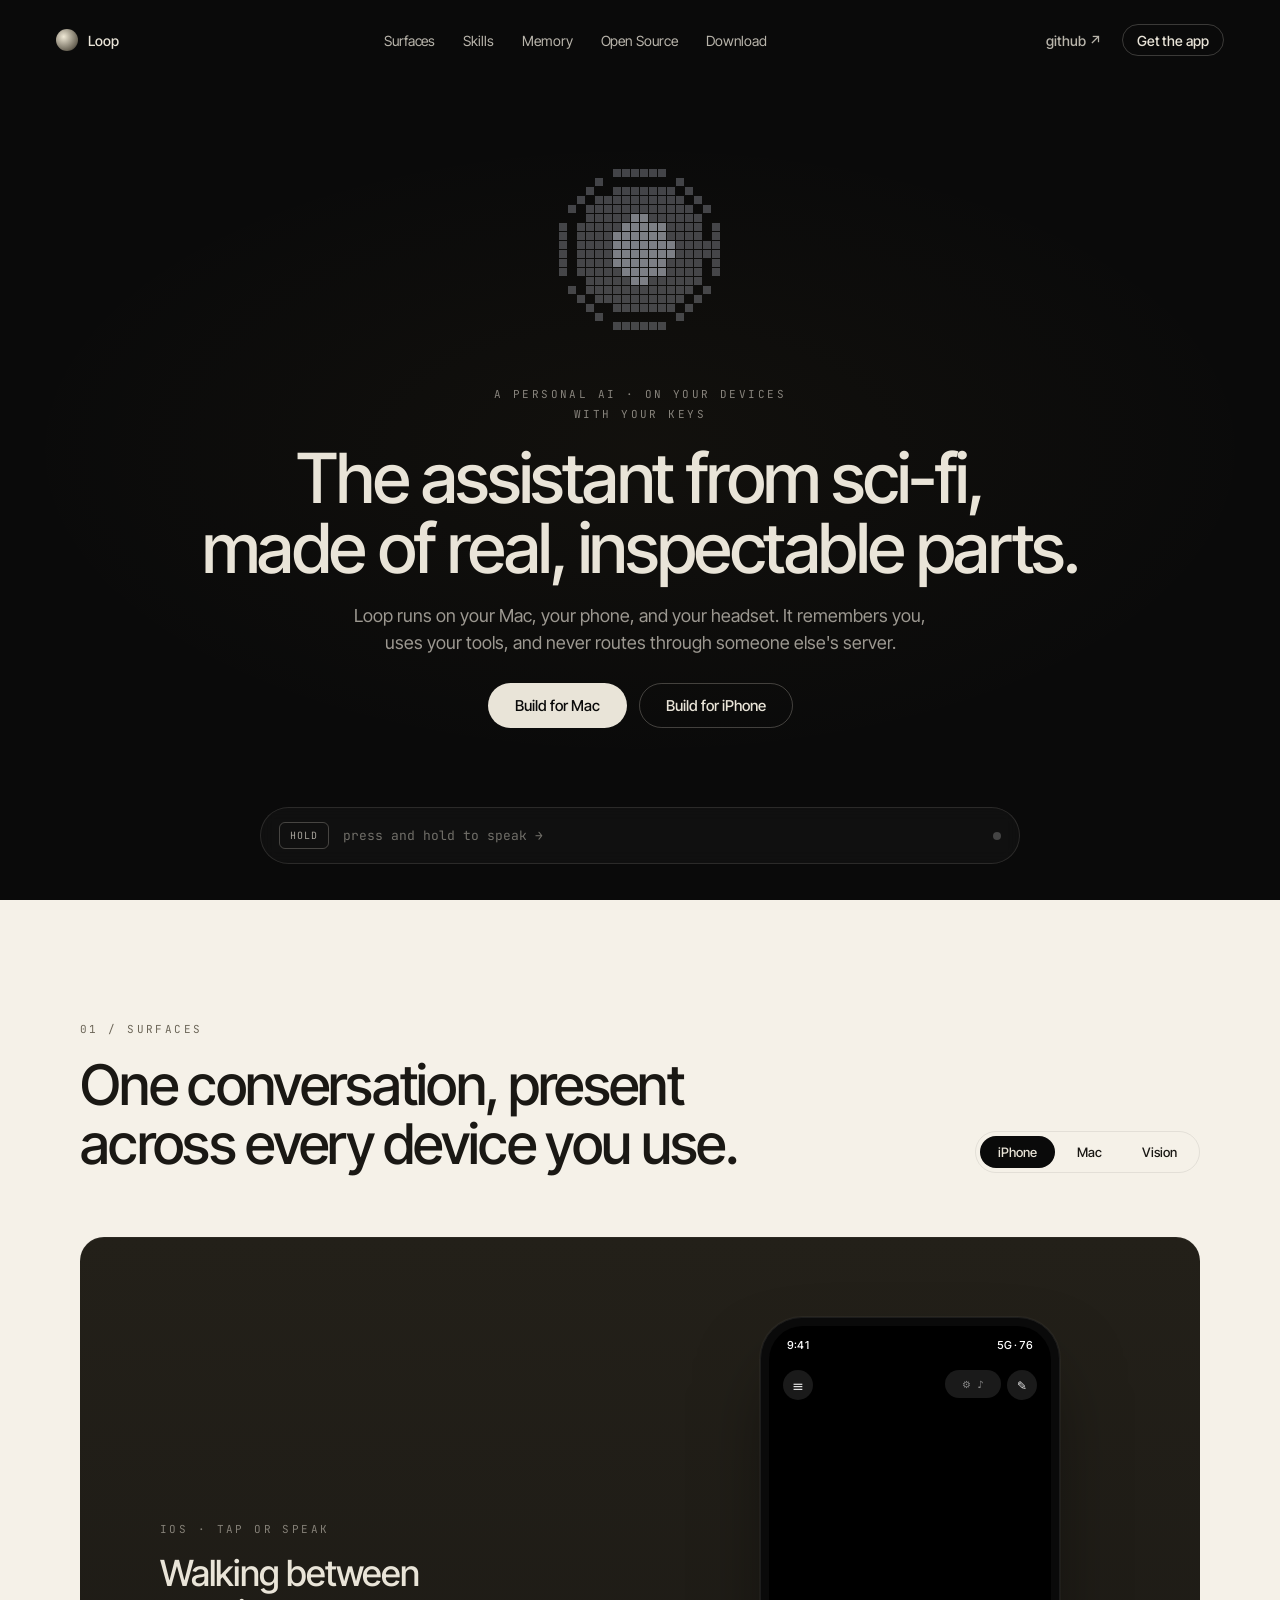
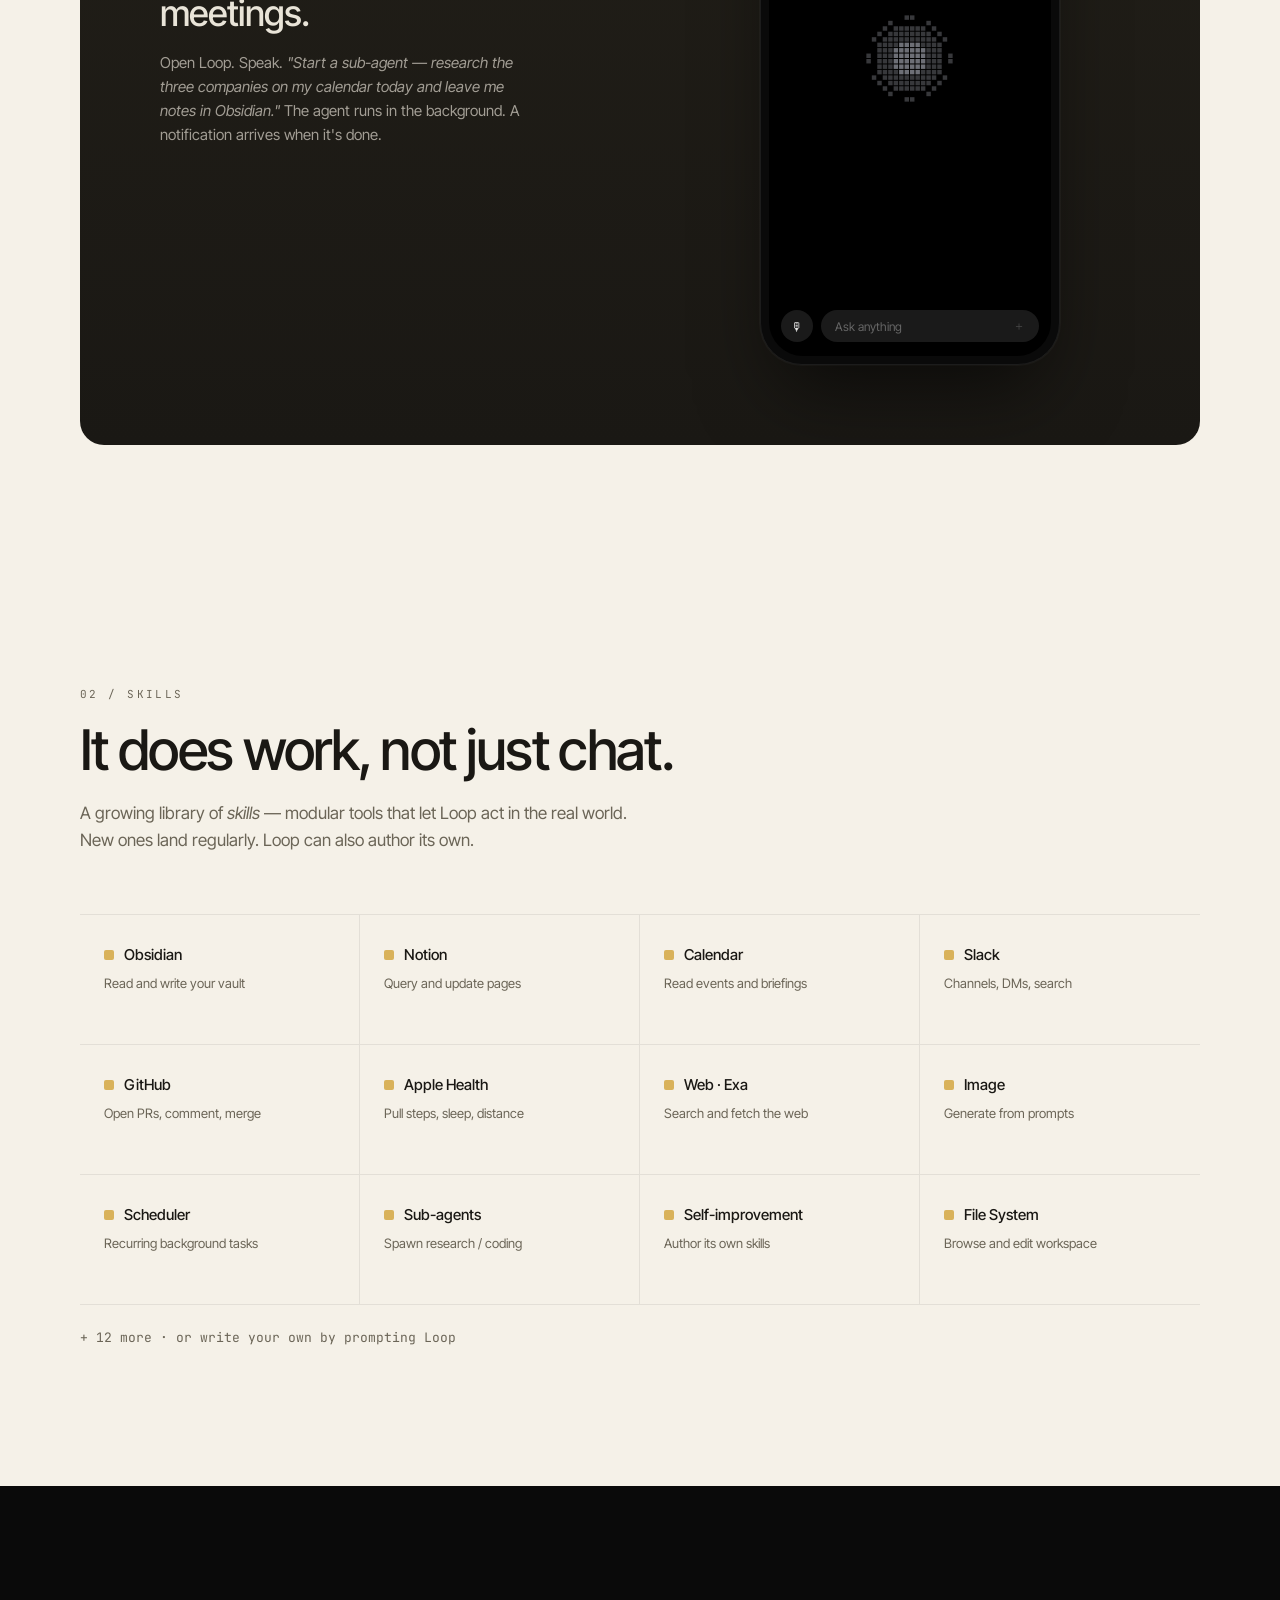
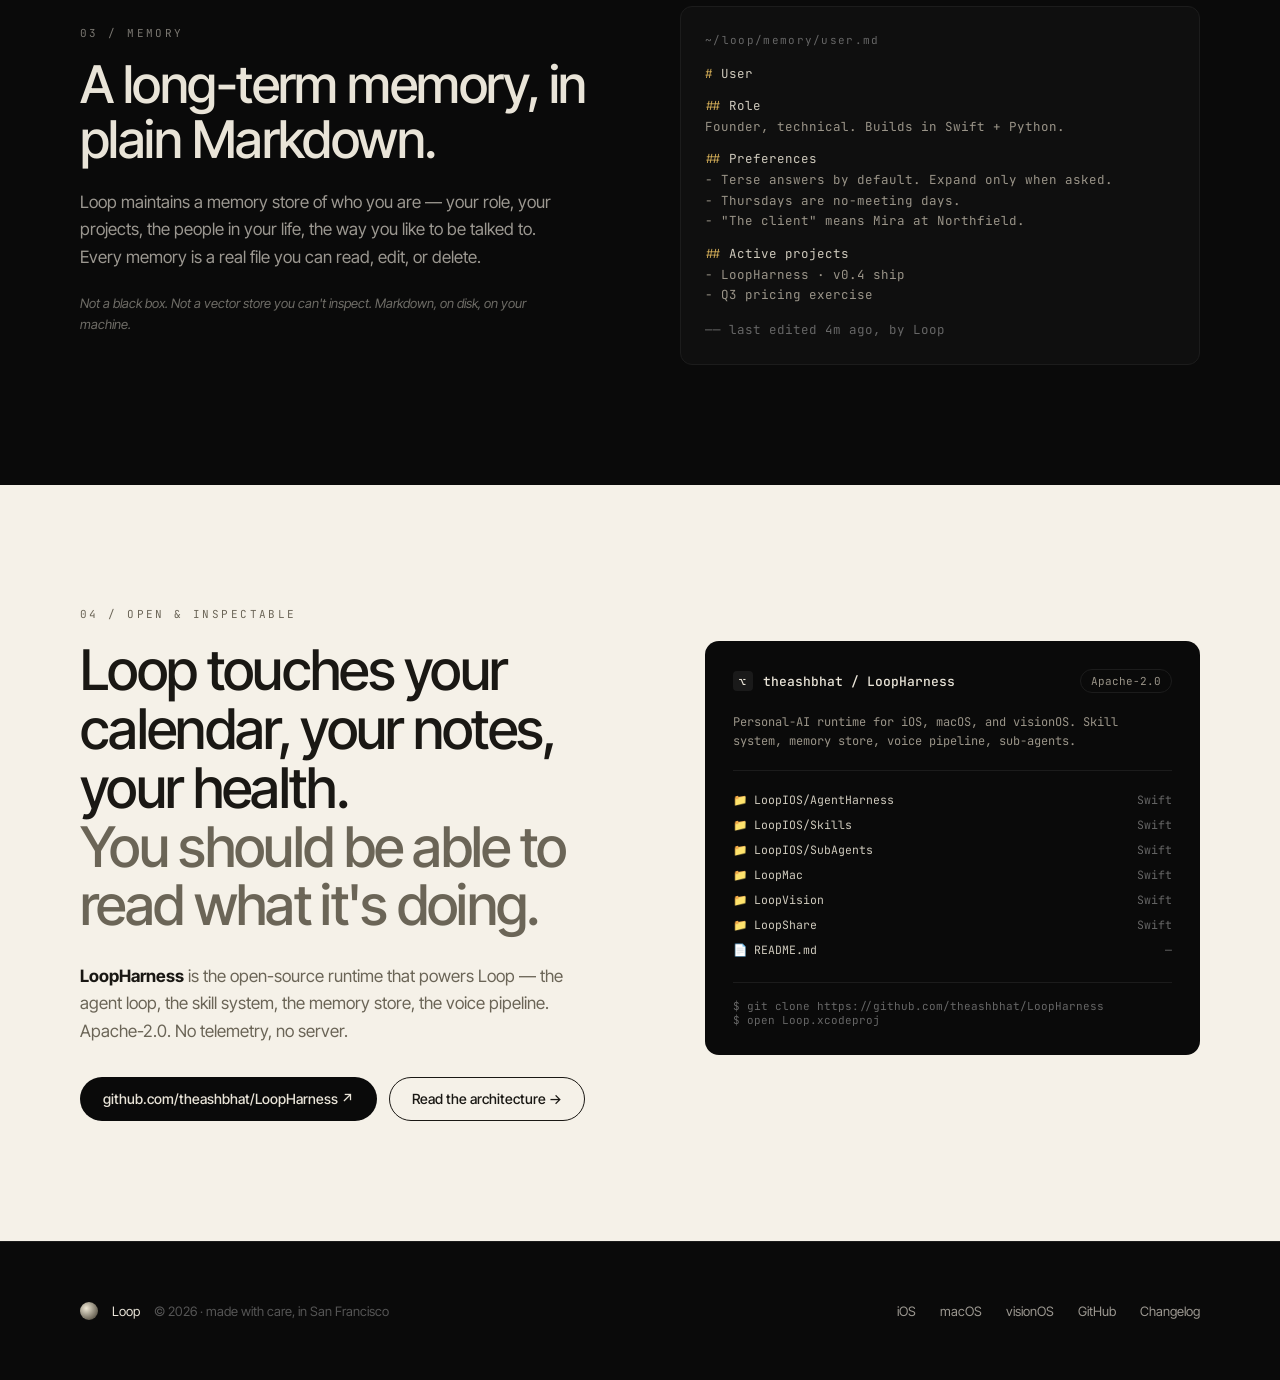
==== website/index.html @ 4735e02e "added website and mcp support" ====
<!doctype html>
<html lang="en">
<head>
<meta charset="utf-8" />
<meta name="viewport" content="width=device-width, initial-scale=1" />
<title>Loop — a personal AI that lives on your devices</title>
<meta name="description" content="Loop is a personal AI for iPhone, Mac, and Vision Pro. It remembers you, uses your tools, and never routes through someone else's server. Open-source on GitHub." />
<meta property="og:title" content="Loop — a personal AI that lives on your devices" />
<meta property="og:description" content="A personal AI for Apple devices. Skills, memory, voice — local-first, with your own keys. Open-source." />
<meta property="og:url" content="https://loopharness.com" />
<meta property="og:type" content="website" />
<meta name="theme-color" content="#0a0a0a" />
<link rel="preconnect" href="https://fonts.googleapis.com" />
<link rel="preconnect" href="https://fonts.gstatic.com" crossorigin />
<link href="https://fonts.googleapis.com/css2?family=Inter+Tight:wght@400;500;600&family=Instrument+Serif:ital@0;1&family=JetBrains+Mono:wght@400;500&display=swap" rel="stylesheet" />
<link rel="stylesheet" href="styles.css" />
</head>
<body>

<!-- ────────── HERO ────────── -->
<header class="hero">
  <nav class="nav nav--dark">
    <a class="nav__brand" href="#">
      <span class="nav__brand-orb"></span>
      <span>Loop</span>
    </a>
    <div class="nav__links">
      <a href="#surfaces">Surfaces</a>
      <a href="#skills">Skills</a>
      <a href="#memory">Memory</a>
      <a href="#open-source">Open Source</a>
      <a href="#download">Download</a>
    </div>
    <div class="nav__ctas">
      <a class="nav__github" href="https://github.com/theashbhat/LoopHarness" target="_blank" rel="noreferrer">github&nbsp;↗</a>
      <a class="nav__testflight" href="https://github.com/theashbhat/LoopHarness#setup" target="_blank" rel="noreferrer">Get the app</a>
    </div>
  </nav>

  <div class="hero__vignette" aria-hidden="true"></div>

  <div class="hero__stack">
    <canvas class="hero__orb" data-orb="hero" aria-hidden="true"></canvas>

    <div class="eyebrow eyebrow--hero">
      <span>A personal AI · on your devices</span>
      <span>with your keys</span>
    </div>

    <h1 class="hero__headline">
      The assistant from sci-fi,<br />
      made of real, inspectable parts.
    </h1>

    <p class="hero__lede">
      Loop runs on your Mac, your phone, and your headset. It remembers you,
      uses your tools, and never routes through someone else's server.
    </p>

    <div class="hero__ctas" id="download">
      <a class="btn btn--primary" href="https://github.com/theashbhat/LoopHarness#setup">
        Build for Mac
      </a>
      <a class="btn btn--ghost" href="https://github.com/theashbhat/LoopHarness#setup">
        Build for iPhone
      </a>
    </div>
  </div>

  <div class="hold-strip" id="voice" data-hold>
    <div class="hold-strip__key" data-hold-key>HOLD</div>
    <div class="hold-strip__txt" data-hold-txt>press and hold to speak →</div>
    <div class="hold-strip__dot" data-hold-dot></div>
  </div>
</header>

<!-- ────────── SURFACES ────────── -->
<section class="surfaces" id="surfaces">
  <div class="surfaces__head">
    <div>
      <div class="eyebrow eyebrow--paper">01 / Surfaces</div>
      <h2 class="surfaces__title">One conversation, present across every device you use.</h2>
    </div>
    <div class="tabs" role="tablist" aria-label="Device surfaces">
      <button class="tab is-active" role="tab" data-tab="ios">iPhone</button>
      <button class="tab" role="tab" data-tab="mac">Mac</button>
      <button class="tab" role="tab" data-tab="vision">Vision</button>
    </div>
  </div>

  <div class="surfaces__stage">
    <!-- copy column -->
    <div class="surfaces__copy">
      <div data-surface="ios" class="is-active">
        <div class="eyebrow eyebrow--dark">iOS · tap or speak</div>
        <h3>Walking between meetings.</h3>
        <p>Open Loop. Speak. <em>"Start a sub-agent — research the three companies on my calendar today and leave me notes in Obsidian."</em> The agent runs in the background. A notification arrives when it's done.</p>
      </div>
      <div data-surface="mac">
        <div class="eyebrow eyebrow--dark">macOS · push-to-talk</div>
        <h3>At the desk, mid-task.</h3>
        <p>Hold the hotkey. <em>"Add a pricing section to the doc I was editing last night — pull the numbers from the Q3 Plan in Notion."</em> Loop edits the doc and confirms back, out loud.</p>
      </div>
      <div data-surface="vision">
        <div class="eyebrow eyebrow--dark">visionOS · ambient</div>
        <h3>In the headset.</h3>
        <p>An animated orb listens in the room. Ask it about your week. It answers as voice — calendar, mail, recent notes — with a soft visual response.</p>
      </div>
    </div>

    <!-- device column -->
    <div class="surfaces__device">

      <!-- iPhone -->
      <div class="phone is-active" data-surface="ios">
        <div class="phone__screen">
          <div class="phone__notch"></div>
          <div class="phone__status">
            <span>9:41</span>
            <span class="phone__status-right">5G · 76</span>
          </div>
          <div class="phone__chrome">
            <div class="phone__menu">≡</div>
            <div class="phone__topright">
              <div class="phone__settings"><span>⚙</span><span>♪</span></div>
              <div class="phone__compose">✎</div>
            </div>
          </div>
          <div class="phone__orb">
            <canvas data-orb="phone" aria-hidden="true"></canvas>
          </div>
          <div class="phone__input">
            <div class="phone__mic">🎙</div>
            <div class="phone__field">
              <span>Ask anything</span>
              <span class="phone__attach">＋</span>
            </div>
          </div>
        </div>
      </div>

      <!-- Mac -->
      <div class="mac" data-surface="mac">
        <div class="mac__titlebar">
          <span class="mac__dot mac__dot--red"></span>
          <span class="mac__dot mac__dot--yellow"></span>
          <span class="mac__dot mac__dot--green"></span>
          <span class="mac__title">Loop</span>
        </div>
        <div class="mac__body">
          <aside class="mac__sidebar">
            <div class="mac__group">Today</div>
            <div class="mac__item is-active">Q3 pricing edit</div>
            <div class="mac__item">Calendar briefing</div>
            <div class="mac__item">Research · 3 cos</div>
            <div class="mac__group">Yesterday</div>
            <div class="mac__item">Apple Health</div>
            <div class="mac__item">Devin PR #14</div>
          </aside>
          <div class="mac__chat">
            <div class="mac__bubble mac__bubble--user">
              Add a pricing section to last night's doc. Pull numbers from Q3 Plan.
            </div>
            <div class="mac__bubble mac__bubble--assistant">
              <canvas class="mac__assistant-orb" data-orb="mac-small" aria-hidden="true"></canvas>
              <div>Found <span class="hl">Q3 Plan</span> in Notion. Inserting a pricing section in <span class="hl">pricing-draft.md</span>… done. Want me to read it back?</div>
            </div>
            <div class="mac__hint">
              <span class="dot dot--amber"></span> listening — hold ⌥ to talk
            </div>
          </div>
        </div>
      </div>

      <!-- Vision -->
      <div class="vision" data-surface="vision">
        <div class="vision__orb">
          <canvas data-orb="vision" aria-hidden="true"></canvas>
        </div>
        <div class="vision__label">LISTENING · AMBIENT</div>
      </div>

    </div>
  </div>
</section>

<!-- ────────── SKILLS ────────── -->
<section class="skills" id="skills">
  <div class="skills__head">
    <div class="eyebrow eyebrow--paper">02 / Skills</div>
    <h2>It does work, not just chat.</h2>
    <p>A growing library of <em>skills</em> — modular tools that let Loop act in the real world. New ones land regularly. Loop can also author its own.</p>
  </div>
  <div class="skills__grid">
    <div class="skill"><span class="skill__mark"></span><span class="skill__name">Obsidian</span><div class="skill__desc">Read and write your vault</div></div>
    <div class="skill"><span class="skill__mark"></span><span class="skill__name">Notion</span><div class="skill__desc">Query and update pages</div></div>
    <div class="skill"><span class="skill__mark"></span><span class="skill__name">Calendar</span><div class="skill__desc">Read events and briefings</div></div>
    <div class="skill"><span class="skill__mark"></span><span class="skill__name">Slack</span><div class="skill__desc">Channels, DMs, search</div></div>
    <div class="skill"><span class="skill__mark"></span><span class="skill__name">GitHub</span><div class="skill__desc">Open PRs, comment, merge</div></div>
    <div class="skill"><span class="skill__mark"></span><span class="skill__name">Apple Health</span><div class="skill__desc">Pull steps, sleep, distance</div></div>
    <div class="skill"><span class="skill__mark"></span><span class="skill__name">Web · Exa</span><div class="skill__desc">Search and fetch the web</div></div>
    <div class="skill"><span class="skill__mark"></span><span class="skill__name">Image</span><div class="skill__desc">Generate from prompts</div></div>
    <div class="skill"><span class="skill__mark"></span><span class="skill__name">Scheduler</span><div class="skill__desc">Recurring background tasks</div></div>
    <div class="skill"><span class="skill__mark"></span><span class="skill__name">Sub-agents</span><div class="skill__desc">Spawn research / coding</div></div>
    <div class="skill"><span class="skill__mark"></span><span class="skill__name">Self-improvement</span><div class="skill__desc">Author its own skills</div></div>
    <div class="skill"><span class="skill__mark"></span><span class="skill__name">File System</span><div class="skill__desc">Browse and edit workspace</div></div>
  </div>
  <div class="skills__foot">+ 12 more · or write your own by prompting Loop</div>
</section>

<!-- ────────── MEMORY ────────── -->
<section class="memory" id="memory">
  <div class="memory__copy">
    <div class="eyebrow eyebrow--dark">03 / Memory</div>
    <h2>A long-term memory, in plain Markdown.</h2>
    <p>Loop maintains a memory store of who you are — your role, your projects, the people in your life, the way you like to be talked to. Every memory is a real file you can read, edit, or delete.</p>
    <p class="memory__aside">Not a black box. Not a vector store you can't inspect. Markdown, on disk, on your machine.</p>
  </div>
  <div class="memory__file">
    <div class="memory__path">~/loop/memory/user.md</div>
    <div><span class="md-h">#</span> User</div>
    <div class="md-h2"><span class="md-h">##</span> Role</div>
    <div class="md-line">Founder, technical. Builds in Swift + Python.</div>
    <div class="md-h2"><span class="md-h">##</span> Preferences</div>
    <div class="md-line">- Terse answers by default. Expand only when asked.</div>
    <div class="md-line">- Thursdays are no-meeting days.</div>
    <div class="md-line">- "The client" means Mira at Northfield.</div>
    <div class="md-h2"><span class="md-h">##</span> Active projects</div>
    <div class="md-line">- LoopHarness · v0.4 ship</div>
    <div class="md-line">- Q3 pricing exercise</div>
    <div class="memory__stamp">—— last edited 4m ago, by Loop</div>
  </div>
</section>

<!-- ────────── OPEN SOURCE ────────── -->
<section class="oss" id="open-source">
  <div class="eyebrow eyebrow--paper">04 / Open &amp; inspectable</div>
  <div class="oss__grid">
    <div class="oss__copy">
      <h2>
        Loop touches your calendar, your notes, your health.
        <br /><span class="muted">You should be able to read what it's doing.</span>
      </h2>
      <p>
        <strong>LoopHarness</strong> is the open-source runtime that powers Loop —
        the agent loop, the skill system, the memory store, the voice pipeline.
        Apache-2.0. No telemetry, no server.
      </p>
      <div class="oss__ctas">
        <a class="btn btn--dark" href="https://github.com/theashbhat/LoopHarness" target="_blank" rel="noreferrer">
          github.com/theashbhat/LoopHarness ↗
        </a>
        <a class="btn btn--outline" href="https://github.com/theashbhat/LoopHarness#architecture" target="_blank" rel="noreferrer">
          Read the architecture →
        </a>
      </div>
    </div>

    <div class="repo">
      <div class="repo__head">
        <div class="repo__name">
          <span class="repo__icon">⌥</span>
          <span>theashbhat / LoopHarness</span>
        </div>
        <a class="repo__license" href="https://github.com/theashbhat/LoopHarness/blob/main/LICENSE" target="_blank" rel="noreferrer">Apache-2.0</a>
      </div>
      <div class="repo__desc">
        Personal-AI runtime for iOS, macOS, and visionOS. Skill system, memory
        store, voice pipeline, sub-agents.
      </div>
      <div class="repo__tree">
        <div><span>📁 LoopIOS/AgentHarness</span><span>Swift</span></div>
        <div><span>📁 LoopIOS/Skills</span><span>Swift</span></div>
        <div><span>📁 LoopIOS/SubAgents</span><span>Swift</span></div>
        <div><span>📁 LoopMac</span><span>Swift</span></div>
        <div><span>📁 LoopVision</span><span>Swift</span></div>
        <div><span>📁 LoopShare</span><span>Swift</span></div>
        <div><span>📄 README.md</span><span>—</span></div>
      </div>
      <div class="repo__cmd">
        $ git clone https://github.com/theashbhat/LoopHarness<br />
        $ open Loop.xcodeproj
      </div>
    </div>
  </div>
</section>

<!-- ────────── FOOTER ────────── -->
<footer class="foot">
  <div class="foot__left">
    <span class="foot__orb"></span>
    <span class="foot__brand">Loop</span>
    <span class="foot__by">© 2026 · made with care, in San Francisco</span>
  </div>
  <div class="foot__links">
    <a href="#surfaces">iOS</a>
    <a href="#surfaces">macOS</a>
    <a href="#surfaces">visionOS</a>
    <a href="https://github.com/theashbhat/LoopHarness" target="_blank" rel="noreferrer">GitHub</a>
    <a href="https://github.com/theashbhat/LoopHarness/commits/main" target="_blank" rel="noreferrer">Changelog</a>
  </div>
</footer>

<script src="orb.js" defer></script>
<script src="site.js" defer></script>
</body>
</html>
---- website/styles.css ----
/* ─────────────────────────────────────────────────────────────
   Loop · loopharness.com
   Static, no build step. All design tokens live as custom props.
   ───────────────────────────────────────────────────────────── */

:root {
  --ink:        #0a0a0a;
  --paper:      #f5f1e8;
  --paper-ink:  #1a1814;
  --paper-mute: #6b6557;
  --paper-line: rgba(20, 18, 14, 0.08);
  --off:        #e9e4d8;
  --mute:       #9a9488;
  --accent:     #d9b25a;

  --sans: 'Inter Tight', ui-sans-serif, system-ui, -apple-system, sans-serif;
  --mono: 'JetBrains Mono', ui-monospace, monospace;
  --serif: 'Instrument Serif', ui-serif, serif;
}

* { box-sizing: border-box; }
html, body { margin: 0; padding: 0; }
html { scroll-behavior: smooth; }

body {
  background: var(--paper);
  color: var(--paper-ink);
  font-family: var(--sans);
  -webkit-font-smoothing: antialiased;
  -moz-osx-font-smoothing: grayscale;
}

a { color: inherit; text-decoration: none; }
button { font-family: inherit; cursor: pointer; }
em { font-style: italic; }

/* ────────── eyebrow (label) ────────── */

.eyebrow {
  font-family: var(--mono);
  font-size: 11px;
  letter-spacing: 0.22em;
  text-transform: uppercase;
  line-height: 1.8;
}
.eyebrow--paper { color: var(--paper-mute); margin-bottom: 16px; }
.eyebrow--dark  { color: rgba(233, 228, 216, 0.5); margin-bottom: 14px; }
.eyebrow--hero  {
  color: rgba(233, 228, 216, 0.55);
  display: flex;
  flex-direction: column;
  align-items: center;
}
.eyebrow--hero span { white-space: nowrap; }

/* ────────── nav ────────── */

.nav {
  position: absolute;
  inset: 0 0 auto 0;
  z-index: 10;
  display: flex;
  align-items: center;
  justify-content: space-between;
  padding: 24px 56px;
  font-size: 14px;
  letter-spacing: -0.005em;
}
.nav--dark { color: var(--off); }
.nav__brand {
  display: flex; align-items: center; gap: 10px;
  font-weight: 500;
}
.nav__brand-orb {
  width: 22px; height: 22px; border-radius: 50%;
  background: radial-gradient(circle at 35% 35%, #f0e9d6, #6b6557 70%, #1a1814 100%);
}
.nav__links {
  display: flex; gap: 28px; opacity: 0.78;
}
.nav__ctas {
  display: flex; align-items: center; gap: 6px;
}
.nav__github, .nav__testflight {
  display: inline-flex;
  align-items: center;
  height: 32px;
  padding: 0 14px;
  border-radius: 999px;
  font-weight: 500;
}
.nav__github     { opacity: 0.78; }
.nav__testflight { border: 1px solid rgba(233, 228, 216, 0.22); }

/* ────────── hero ────────── */

.hero {
  position: relative;
  background: var(--ink);
  color: var(--off);
  overflow: hidden;
  display: flex;
  flex-direction: column;
  min-height: 100vh;
  padding: clamp(80px, 11vh, 110px) 56px clamp(28px, 4vh, 48px);
}
.hero__vignette {
  position: absolute;
  inset: 0;
  pointer-events: none;
  background: radial-gradient(70% 50% at 50% 50%, rgba(217, 178, 90, 0.04), transparent 70%);
}
.hero__stack {
  flex: 1;
  display: flex;
  flex-direction: column;
  align-items: center;
  justify-content: center;
  text-align: center;
  position: relative;
  z-index: 1;
  gap: clamp(14px, 2vh, 22px);
}
.hero__orb {
  display: block;
  width: clamp(160px, 26vh, 280px);
  height: clamp(160px, 26vh, 280px);
}
.hero__headline {
  font-size: clamp(40px, 5.4vw, 72px);
  font-weight: 500;
  letter-spacing: -0.035em;
  line-height: 1.02;
  margin: 0;
  max-width: 960px;
  text-wrap: balance;
}
.hero__lede {
  font-size: clamp(15px, 1.4vw, 18px);
  line-height: 1.55;
  color: rgba(233, 228, 216, 0.65);
  margin: 0;
  max-width: 600px;
  text-wrap: pretty;
}
.hero__ctas {
  display: flex;
  gap: 12px;
  margin-top: 8px;
}

/* ────────── buttons ────────── */

.btn {
  display: inline-flex;
  align-items: center;
  justify-content: center;
  padding: 14px 26px;
  border-radius: 999px;
  font-size: 15px;
  font-weight: 500;
  line-height: 1;
  border: 1px solid transparent;
  white-space: nowrap;
  transition: transform 0.15s ease, background 0.15s ease, opacity 0.15s ease;
}
.btn:hover  { transform: translateY(-1px); }
.btn--primary { background: var(--off);          color: var(--ink); }
.btn--ghost   { background: transparent;        color: var(--off); border-color: rgba(233, 228, 216, 0.25); }
.btn--dark    { background: var(--ink);          color: var(--off); padding: 14px 22px; font-size: 14px; }
.btn--outline { background: transparent;        color: var(--paper-ink); border-color: var(--paper-ink); padding: 14px 22px; font-size: 14px; }

/* ────────── hold-to-talk ────────── */

.hold-strip {
  align-self: center;
  margin-top: clamp(28px, 5vh, 64px);
  display: flex;
  align-items: center;
  gap: 14px;
  padding: 14px 18px;
  border: 1px solid rgba(233, 228, 216, 0.12);
  border-radius: 999px;
  background: rgba(20, 20, 20, 0.6);
  backdrop-filter: blur(8px);
  font-family: var(--mono);
  font-size: 12px;
  color: rgba(233, 228, 216, 0.7);
  width: min(760px, calc(100% - 112px));
  user-select: none;
  cursor: pointer;
  position: relative;
  z-index: 1;
}
.hold-strip__key {
  padding: 6px 10px;
  border-radius: 6px;
  border: 1px solid rgba(233, 228, 216, 0.25);
  font-size: 10px;
  letter-spacing: 0.1em;
  transition: background 0.15s, color 0.15s;
}
.hold-strip.is-holding .hold-strip__key {
  background: var(--accent);
  color: var(--ink);
}
.hold-strip__txt {
  flex: 1;
  color: rgba(233, 228, 216, 0.45);
  font-size: 13px;
  text-align: left;
  overflow: hidden;
  text-overflow: ellipsis;
  white-space: nowrap;
}
.hold-strip.is-holding .hold-strip__txt { color: var(--off); }
.hold-strip__dot {
  width: 8px; height: 8px; border-radius: 50%;
  background: #444;
  transition: background 0.2s;
  flex-shrink: 0;
}
.hold-strip.is-holding .hold-strip__dot { background: #ff5f57; }

/* ────────── surfaces ────────── */

.surfaces {
  background: var(--paper);
  color: var(--paper-ink);
  padding: 120px 80px 140px;
}
.surfaces__head {
  display: flex;
  justify-content: space-between;
  align-items: flex-end;
  gap: 24px;
  margin-bottom: 64px;
  flex-wrap: wrap;
}
.surfaces__title {
  font-size: 56px;
  font-weight: 500;
  letter-spacing: -0.03em;
  margin: 0;
  line-height: 1.05;
  max-width: 720px;
}
.tabs {
  display: flex;
  gap: 4px;
  border: 1px solid var(--paper-line);
  padding: 4px;
  border-radius: 999px;
  flex-shrink: 0;
}
.tab {
  padding: 8px 18px;
  border-radius: 999px;
  border: none;
  background: transparent;
  color: var(--paper-ink);
  font-size: 13px;
  font-weight: 500;
}
.tab.is-active {
  background: var(--ink);
  color: var(--off);
}

.surfaces__stage {
  background: linear-gradient(180deg, #232019 0%, #1a1814 100%);
  border-radius: 24px;
  padding: 80px;
  min-height: 580px;
  display: flex;
  align-items: center;
  justify-content: space-between;
  gap: 80px;
  position: relative;
  overflow: hidden;
  box-shadow: inset 0 1px 0 rgba(255, 255, 255, 0.04);
}
.surfaces__copy {
  color: var(--off);
  max-width: 380px;
}
.surfaces__copy > div { display: none; }
.surfaces__copy > div.is-active { display: block; }
.surfaces__copy h3 {
  font-size: 36px;
  font-weight: 500;
  letter-spacing: -0.025em;
  margin: 0;
  line-height: 1.1;
}
.surfaces__copy p {
  font-size: 15px;
  line-height: 1.6;
  color: rgba(233, 228, 216, 0.65);
  margin-top: 18px;
}
.surfaces__device {
  display: flex;
  justify-content: center;
  align-items: center;
  min-width: 420px;
}
/* High-specificity hide so the device-specific `display: flex`/`block`
   rules below don't override us when a frame isn't the active tab. */
.surfaces__device > [data-surface]:not(.is-active) { display: none; }

/* iPhone frame */
.phone {
  width: 300px;
  height: 648px;
  background: #0a0a0a;
  border: 1px solid #1c1c1c;
  border-radius: 42px;
  padding: 8px;
  box-shadow: 0 40px 80px -20px rgba(0, 0, 0, 0.6), 0 0 0 1px rgba(255, 255, 255, 0.04);
}
.phone__screen {
  width: 100%; height: 100%;
  background: #000;
  border-radius: 34px;
  overflow: hidden;
  position: relative;
  color: #eaeaea;
  display: flex;
  flex-direction: column;
  padding-top: 44px;
}
.phone__notch {
  position: absolute; top: 8px; left: 50%; transform: translateX(-50%);
  width: 96px; height: 22px;
  background: #000;
  border-radius: 14px;
  z-index: 5;
}
.phone__status {
  position: absolute; top: 12px; left: 18px; right: 18px;
  display: flex; justify-content: space-between;
  font-size: 11px; font-weight: 500; color: #fff;
  font-variant-numeric: tabular-nums;
  z-index: 6;
}
.phone__chrome {
  display: flex; justify-content: space-between;
  padding: 0 14px 8px;
  align-items: center;
}
.phone__menu {
  width: 30px; height: 30px; border-radius: 50%;
  background: #1a1a1a;
  display: flex; align-items: center; justify-content: center;
  font-size: 14px;
}
.phone__topright { display: flex; gap: 6px; }
.phone__settings {
  width: 56px; height: 28px;
  background: #1a1a1a; border-radius: 14px;
  display: flex; align-items: center; justify-content: center; gap: 6px;
  font-size: 10px; color: #888;
}
.phone__compose {
  width: 30px; height: 30px; border-radius: 50%;
  background: #1a1a1a;
  display: flex; align-items: center; justify-content: center;
  font-size: 12px;
}
.phone__orb {
  flex: 1;
  display: flex; align-items: center; justify-content: center;
}
.phone__orb canvas { width: 120px; height: 120px; display: block; }
.phone__input {
  padding: 0 12px 14px;
  display: flex; gap: 8px; align-items: center;
}
.phone__mic {
  width: 32px; height: 32px; border-radius: 50%;
  background: #1a1a1a;
  display: flex; align-items: center; justify-content: center;
  font-size: 12px;
}
.phone__field {
  flex: 1; height: 32px; background: #1a1a1a;
  border-radius: 18px;
  display: flex; align-items: center; padding: 0 14px;
  font-size: 12px; color: #666;
  justify-content: space-between;
}
.phone__attach { opacity: 0.6; }

/* Mac window */
.mac {
  width: 620px; height: 420px;
  background: #111;
  border: 1px solid #222;
  border-radius: 12px;
  overflow: hidden;
  box-shadow: 0 30px 60px -20px rgba(0, 0, 0, 0.55), 0 0 0 1px rgba(255, 255, 255, 0.03);
  display: flex; flex-direction: column;
}
.mac__titlebar {
  height: 32px;
  background: linear-gradient(180deg, #1a1a1a, #131313);
  border-bottom: 1px solid #222;
  display: flex; align-items: center;
  padding: 0 12px; gap: 8px;
  font-size: 12px; color: #888;
}
.mac__dot { width: 12px; height: 12px; border-radius: 50%; }
.mac__dot--red    { background: #ff5f57; }
.mac__dot--yellow { background: #febc2e; }
.mac__dot--green  { background: #28c840; }
.mac__title {
  margin-left: auto; margin-right: auto;
  transform: translateX(-26px);
}
.mac__body {
  flex: 1; display: flex;
  color: #eaeaea;
}
.mac__sidebar {
  width: 180px;
  border-right: 1px solid #1a1a1a;
  padding: 14px 12px;
  background: #0c0c0c;
  font-size: 12px;
}
.mac__group {
  color: #666; font-size: 10px;
  letter-spacing: 0.1em; text-transform: uppercase;
  margin: 6px 0 10px;
}
.mac__item {
  padding: 8px 10px;
  color: #888;
}
.mac__item.is-active {
  color: #eaeaea;
  background: #1a1a1a;
  border-radius: 6px;
  margin-bottom: 2px;
}
.mac__chat {
  flex: 1; padding: 24px;
  display: flex; flex-direction: column; gap: 16px;
}
.mac__bubble {
  font-size: 13px;
  border-radius: 12px;
  max-width: 380px;
  line-height: 1.5;
}
.mac__bubble--user {
  background: #1a1a1a;
  padding: 12px 14px;
  align-self: flex-end;
}
.mac__bubble--assistant {
  display: flex; gap: 10px; align-items: flex-start;
  background: transparent;
  color: #cfcabd;
}
.mac__assistant-orb { width: 28px; height: 28px; display: block; }
.mac__hint {
  margin-top: auto;
  display: flex; align-items: center; gap: 10px;
  background: #1a1a1a;
  padding: 10px 14px;
  border-radius: 999px;
  font-size: 12px; color: #888;
}

/* Vision scene */
.vision {
  width: 520px; height: 360px;
  background: radial-gradient(120% 90% at 50% 60%, #1c1d22 0%, #08090b 60%, #000 100%);
  border-radius: 18px;
  overflow: hidden;
  position: relative;
  border: 1px solid rgba(255, 255, 255, 0.05);
  box-shadow: inset 0 0 80px rgba(0, 0, 0, 0.6);
}
.vision::before {
  content: "";
  position: absolute; inset: 0;
  background:
    radial-gradient(60% 40% at 20% 20%, rgba(255, 210, 150, 0.04), transparent 60%),
    radial-gradient(50% 40% at 85% 80%, rgba(150, 180, 255, 0.04), transparent 60%);
  pointer-events: none;
}
.vision__orb {
  position: absolute; inset: 0;
  display: flex; align-items: center; justify-content: center;
}
.vision__orb canvas { width: 200px; height: 200px; display: block; }
.vision__label {
  position: absolute; bottom: 18px; left: 0; right: 0;
  text-align: center;
  color: rgba(255, 255, 255, 0.5);
  font-size: 11px;
  font-family: var(--mono);
  letter-spacing: 0.18em;
}

/* helpers */
.dot { display: inline-block; }
.dot--amber { color: var(--accent); }
.hl { color: var(--accent); }

/* ────────── skills ────────── */

.skills {
  background: var(--paper);
  color: var(--paper-ink);
  padding: 100px 80px 140px;
}
.skills__head { margin-bottom: 60px; }
.skills__head h2 {
  font-size: 56px;
  font-weight: 500;
  letter-spacing: -0.03em;
  margin: 0;
  line-height: 1.05;
  max-width: 820px;
}
.skills__head p {
  font-size: 17px;
  line-height: 1.6;
  color: var(--paper-mute);
  margin-top: 20px;
  max-width: 580px;
}
.skills__grid {
  display: grid;
  grid-template-columns: repeat(4, 1fr);
  border-top: 1px solid var(--paper-line);
}
.skill {
  padding: 28px 24px;
  border-right: 1px solid var(--paper-line);
  border-bottom: 1px solid var(--paper-line);
  min-height: 130px;
}
.skill:nth-child(4n) { border-right: none; }
.skill__mark {
  width: 10px; height: 10px;
  background: var(--accent);
  border-radius: 2px;
  display: inline-block;
  margin-right: 10px;
  vertical-align: middle;
}
.skill__name {
  font-size: 15px; font-weight: 500;
  vertical-align: middle;
}
.skill__desc {
  font-size: 13px;
  line-height: 1.5;
  color: var(--paper-mute);
  margin-top: 10px;
}
.skills__foot {
  margin-top: 24px;
  font-size: 13px;
  color: var(--paper-mute);
  font-family: var(--mono);
}

/* ────────── memory ────────── */

.memory {
  background: var(--ink);
  color: var(--off);
  padding: 120px 80px;
  display: grid;
  grid-template-columns: 1fr 1fr;
  gap: 80px;
  align-items: center;
}
.memory__copy h2 {
  font-size: 52px;
  font-weight: 500;
  letter-spacing: -0.03em;
  margin: 0;
  line-height: 1.05;
}
.memory__copy p {
  font-size: 17px;
  line-height: 1.6;
  color: rgba(233, 228, 216, 0.65);
  margin-top: 22px;
  max-width: 480px;
}
.memory__aside {
  font-size: 13px !important;
  color: rgba(233, 228, 216, 0.45) !important;
  font-style: italic;
}
.memory__file {
  background: #0f0f0f;
  border: 1px solid #1c1c1c;
  border-radius: 12px;
  padding: 24px;
  font-family: var(--mono);
  font-size: 12.5px;
  line-height: 1.65;
  color: #cfcabd;
}
.memory__path {
  color: #666;
  margin-bottom: 14px;
  font-size: 11px;
  letter-spacing: 0.12em;
}
.md-h    { color: var(--accent); }
.md-h2   { margin-top: 12px; }
.md-line { color: #9a9488; }
.memory__stamp {
  margin-top: 14px;
  color: #666;
}

/* ────────── oss ────────── */

.oss {
  background: var(--paper);
  color: var(--paper-ink);
  padding: 120px 80px;
}
.oss__grid {
  display: grid;
  grid-template-columns: 1.1fr 1fr;
  gap: 80px;
  align-items: flex-start;
}
.oss__copy h2 {
  font-size: 56px;
  font-weight: 500;
  letter-spacing: -0.03em;
  margin: 0;
  line-height: 1.05;
  max-width: 600px;
}
.oss__copy h2 .muted { color: var(--paper-mute); }
.oss__copy p {
  font-size: 17px;
  line-height: 1.6;
  color: var(--paper-mute);
  margin-top: 28px;
  max-width: 520px;
}
.oss__copy strong { color: var(--paper-ink); }
.oss__ctas {
  display: flex;
  gap: 12px;
  margin-top: 32px;
  flex-wrap: wrap;
}

.repo {
  background: var(--ink);
  color: var(--off);
  border-radius: 14px;
  padding: 28px;
  font-family: var(--mono);
  font-size: 12.5px;
}
.repo__head {
  display: flex; justify-content: space-between; align-items: center;
  margin-bottom: 20px;
  font-size: 13px;
}
.repo__name {
  display: flex; align-items: center; gap: 10px;
  font-weight: 500;
}
.repo__icon {
  width: 20px; height: 20px; border-radius: 4px;
  background: #1a1a1a;
  display: inline-flex; align-items: center; justify-content: center;
  font-size: 11px;
}
.repo__license {
  color: var(--mute);
  font-size: 11px;
  padding: 4px 10px;
  border: 1px solid #1c1c1c;
  border-radius: 999px;
}
.repo__desc {
  color: var(--mute);
  font-size: 12px;
  line-height: 1.6;
  padding-bottom: 18px;
  border-bottom: 1px solid #1c1c1c;
}
.repo__tree {
  margin-top: 16px;
  color: #cfcabd;
  font-size: 11.5px;
}
.repo__tree > div {
  display: flex; justify-content: space-between;
  padding: 5px 0;
}
.repo__tree > div > span:last-child { color: #666; }
.repo__cmd {
  margin-top: 20px;
  padding-top: 16px;
  border-top: 1px solid #1c1c1c;
  color: #666;
  font-size: 11px;
}

/* ────────── footer ────────── */

.foot {
  background: var(--ink);
  color: rgba(233, 228, 216, 0.65);
  padding: 60px 80px;
  font-size: 13px;
  display: flex;
  justify-content: space-between;
  align-items: center;
  border-top: 1px solid #1c1c1c;
  gap: 24px;
  flex-wrap: wrap;
}
.foot__left {
  display: flex; align-items: center; gap: 14px;
}
.foot__orb {
  width: 18px; height: 18px; border-radius: 50%;
  background: radial-gradient(circle at 35% 35%, #f0e9d6, #6b6557 70%, #1a1814 100%);
}
.foot__brand { color: var(--off); }
.foot__by    { color: #555; }
.foot__links { display: flex; gap: 24px; }

/* ────────── responsive ────────── */

@media (max-width: 1080px) {
  .surfaces, .skills, .oss, .memory, .foot { padding-left: 40px; padding-right: 40px; }
  .nav { padding-left: 32px; padding-right: 32px; }
  .hero { padding-left: 32px; padding-right: 32px; }
  .hold-strip { width: calc(100% - 64px); }
  .surfaces__stage { padding: 56px; gap: 56px; }
  .skills__grid { grid-template-columns: repeat(3, 1fr); }
  .skill:nth-child(4n) { border-right: 1px solid var(--paper-line); }
  .skill:nth-child(3n) { border-right: none; }
}

@media (max-width: 800px) {
  .nav__links { display: none; }
  .surfaces__title, .skills__head h2, .memory__copy h2, .oss__copy h2 { font-size: 40px; }
  .surfaces__stage { flex-direction: column; padding: 40px; gap: 40px; }
  .surfaces__copy { max-width: 100%; }
  .surfaces__device { min-width: 0; width: 100%; }
  .mac { width: 100%; max-width: 560px; height: 380px; }
  .vision { width: 100%; max-width: 480px; }
  .memory { grid-template-columns: 1fr; gap: 48px; padding: 80px 32px; }
  .oss__grid { grid-template-columns: 1fr; gap: 48px; }
  .skills__grid { grid-template-columns: repeat(2, 1fr); }
  .skill:nth-child(3n) { border-right: 1px solid var(--paper-line); }
  .skill:nth-child(2n) { border-right: none; }
  .foot { padding: 40px 32px; }
}

@media (max-width: 520px) {
  .nav__github { display: none; }
  .nav__brand span:not(.nav__brand-orb) { display: none; }
  .surfaces, .skills, .oss, .memory { padding-left: 24px; padding-right: 24px; }
  .hero { padding-left: 24px; padding-right: 24px; }
  .hold-strip { width: calc(100% - 48px); padding: 12px 14px; }
  .hold-strip__txt { font-size: 11px; }
  .hero__ctas { flex-direction: column; width: 100%; max-width: 320px; }
  .btn { width: 100%; }
  .surfaces__head { flex-direction: column; align-items: flex-start; }
  .surfaces__title, .skills__head h2, .memory__copy h2, .oss__copy h2 { font-size: 32px; }
  .surfaces__stage { padding: 28px; }
  .phone { width: 240px; height: 518px; }
  .skills__grid { grid-template-columns: 1fr; }
  .skill { border-right: none !important; }
  .foot { flex-direction: column; align-items: flex-start; }
  .foot__links { flex-wrap: wrap; }
}
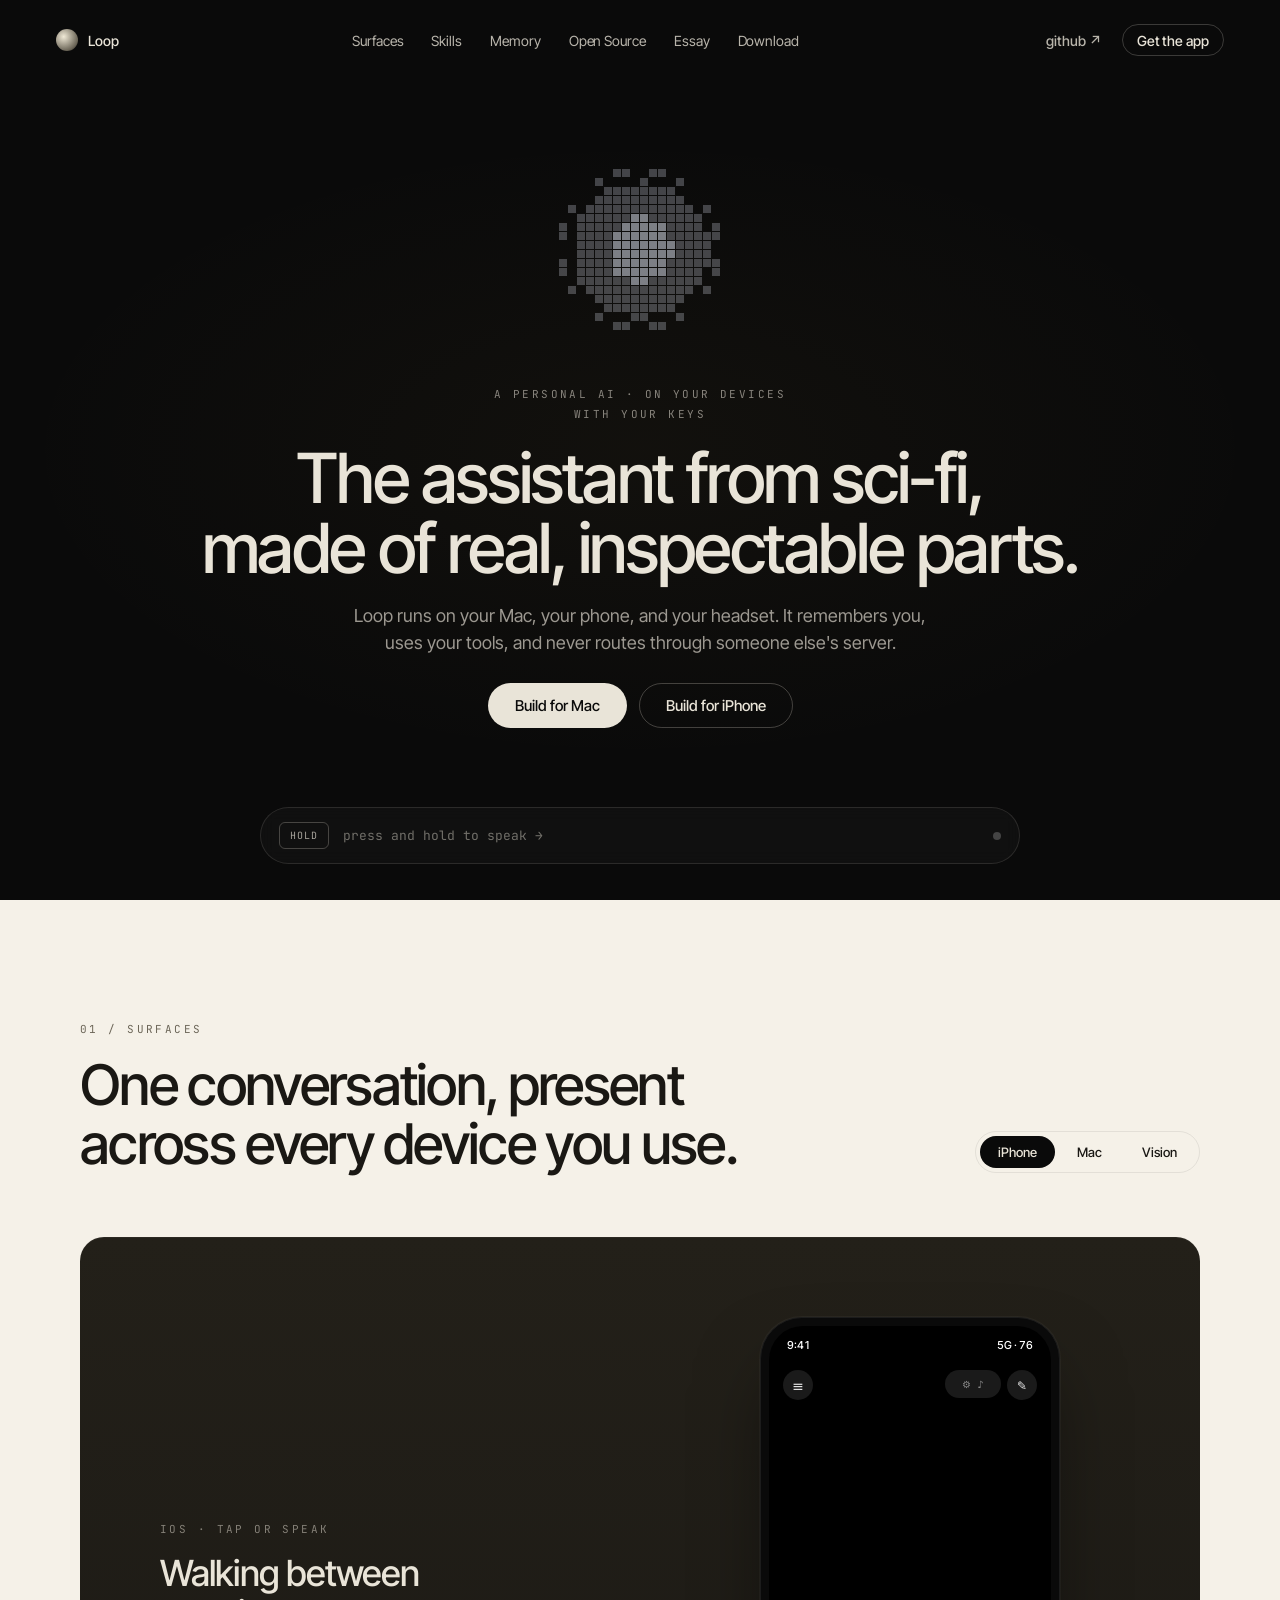
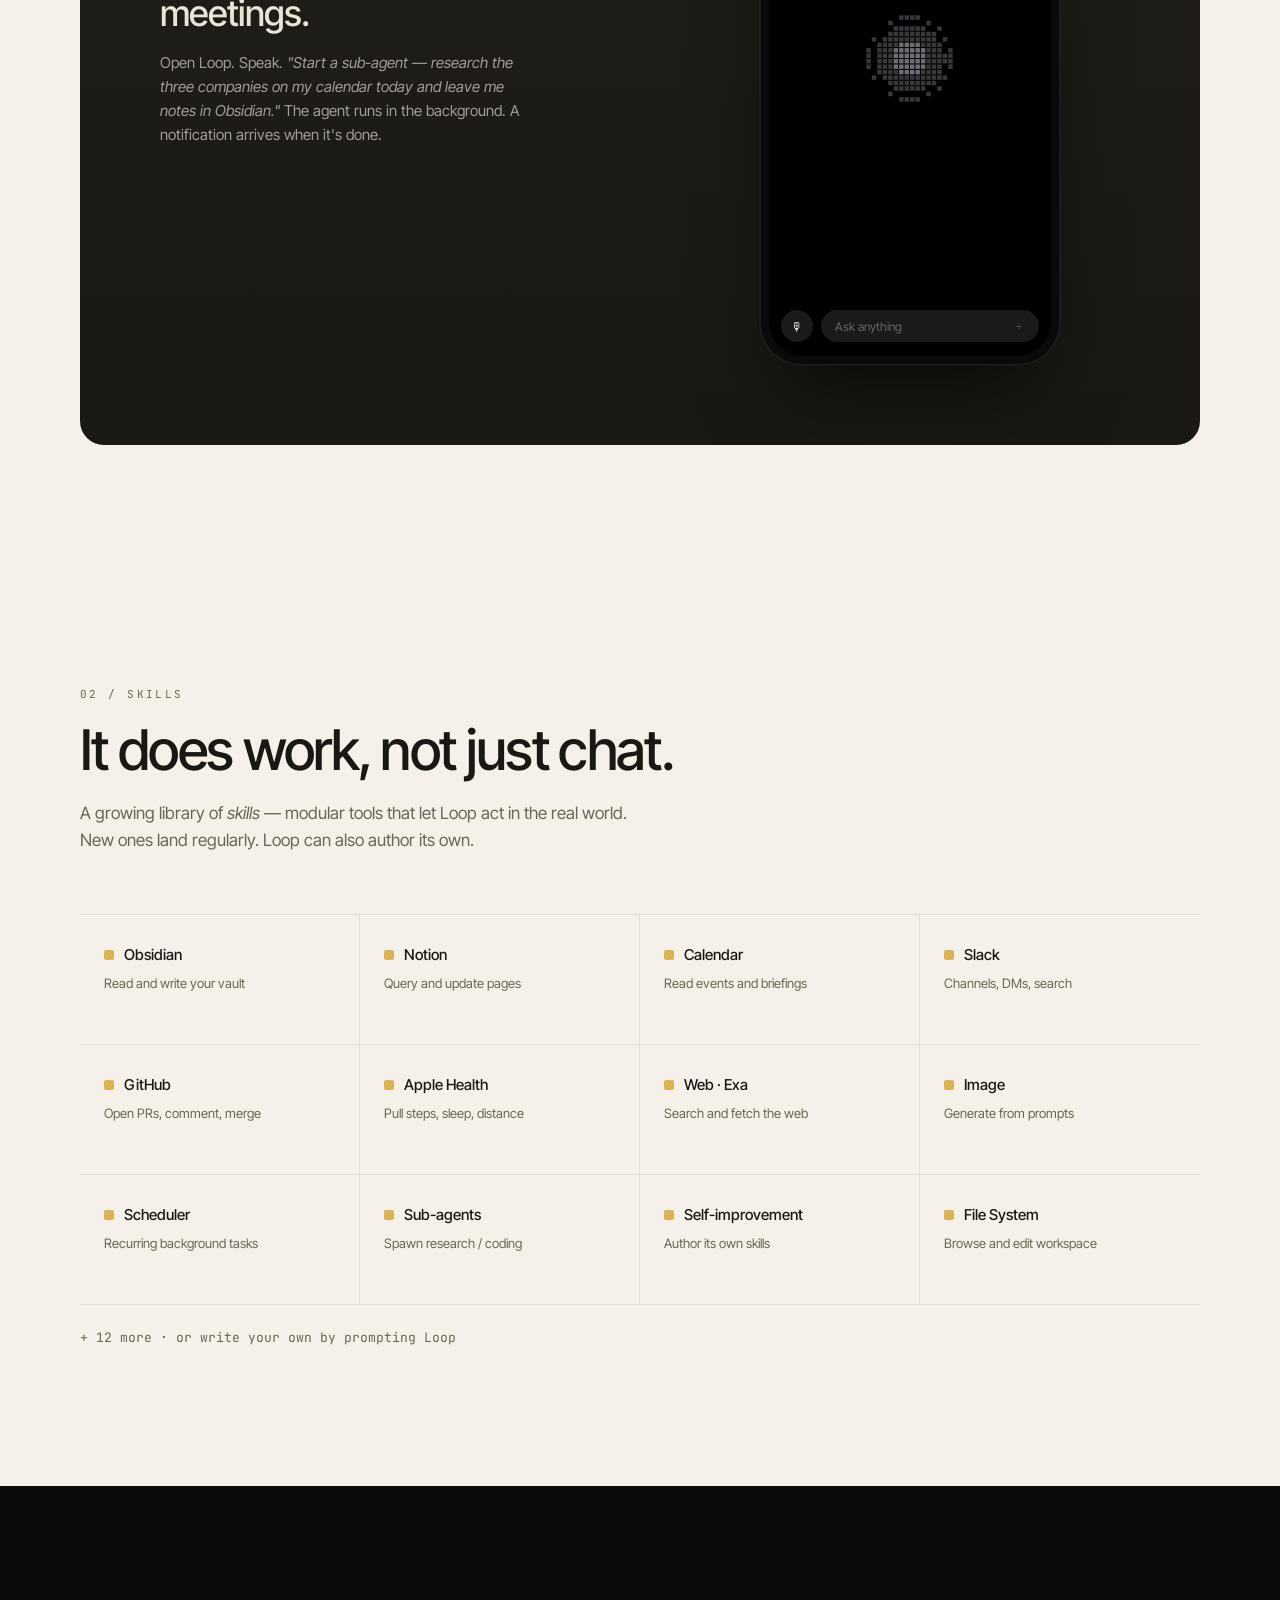
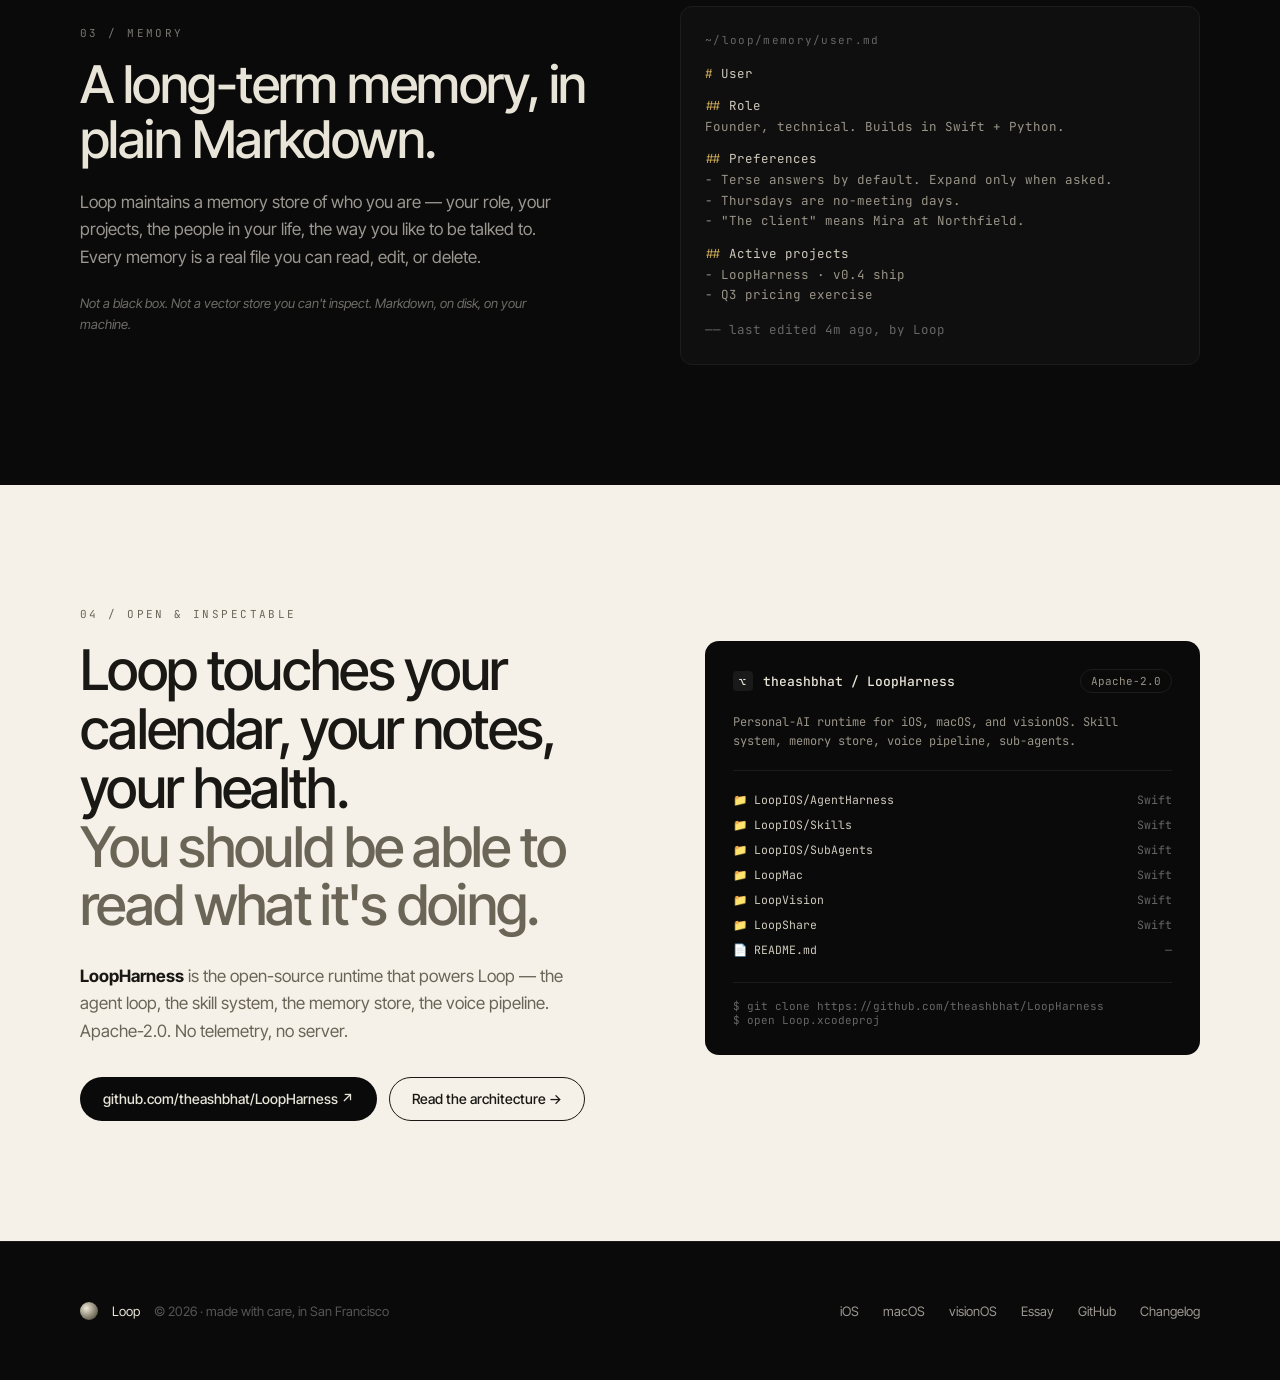
==== commit b85cd93d: "feat: add /essay page — 'iHarness: You Hold the Leash' Co-Authored-By: bot_apk <apk@cognition.ai>" ====
--- a/website/index.html
+++ b/website/index.html
@@ -29,6 +29,7 @@
       <a href="#skills">Skills</a>
       <a href="#memory">Memory</a>
       <a href="#open-source">Open Source</a>
+      <a href="/essay">Essay</a>
       <a href="#download">Download</a>
     </div>
     <div class="nav__ctas">
@@ -296,6 +297,7 @@
     <a href="#surfaces">iOS</a>
     <a href="#surfaces">macOS</a>
     <a href="#surfaces">visionOS</a>
+    <a href="/essay">Essay</a>
     <a href="https://github.com/theashbhat/LoopHarness" target="_blank" rel="noreferrer">GitHub</a>
     <a href="https://github.com/theashbhat/LoopHarness/commits/main" target="_blank" rel="noreferrer">Changelog</a>
   </div>
